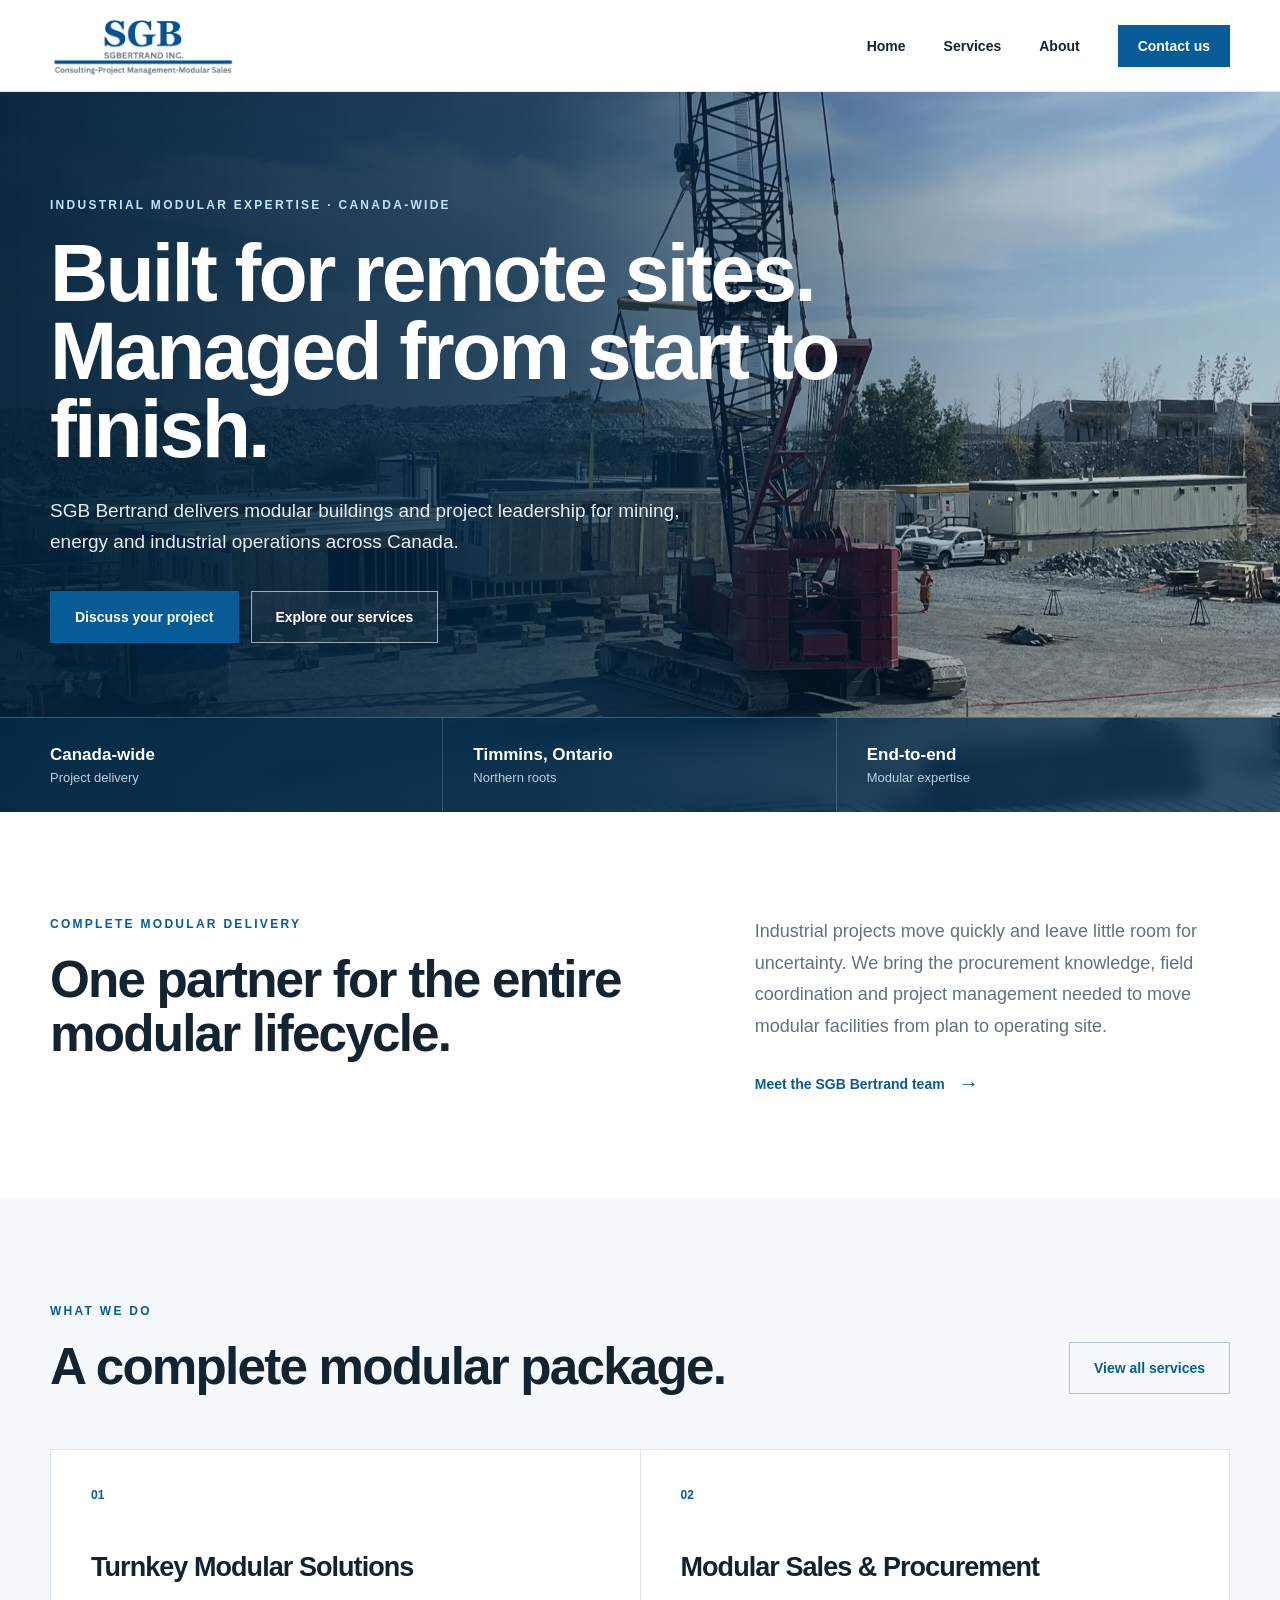
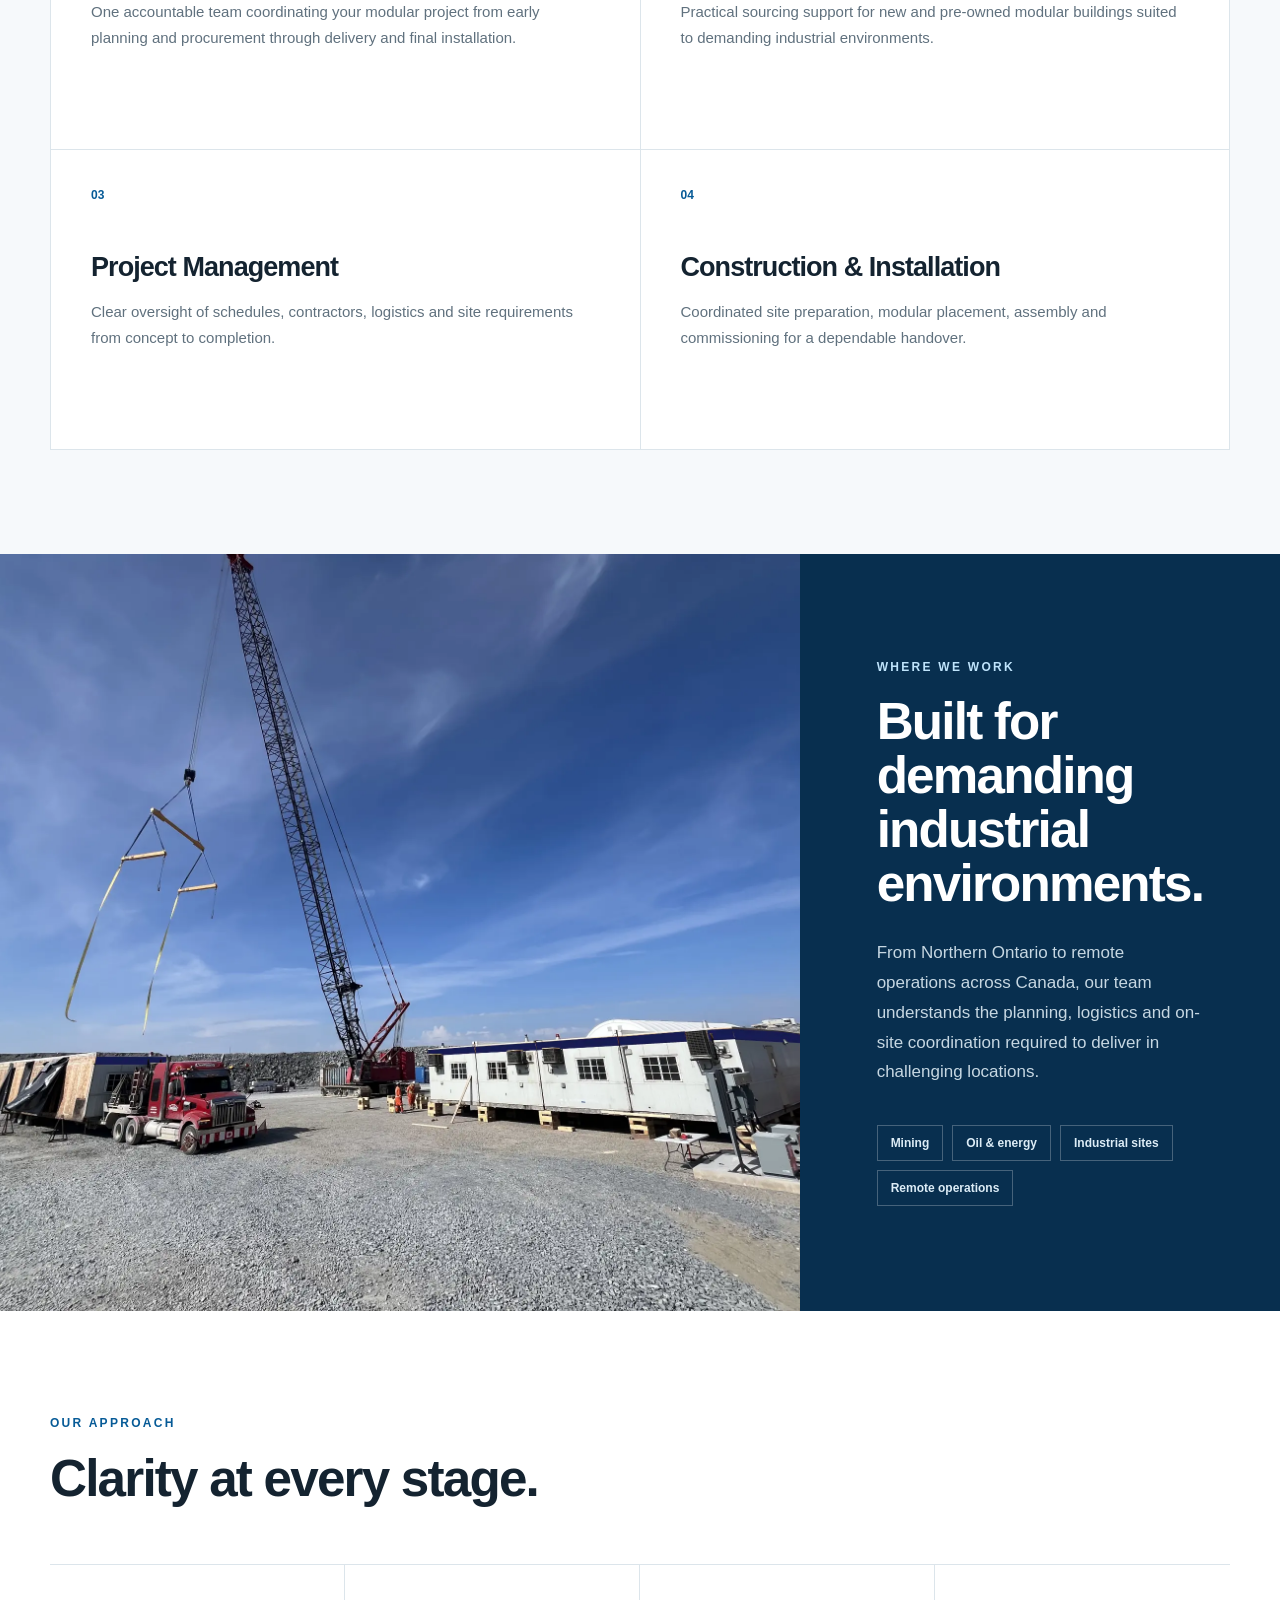
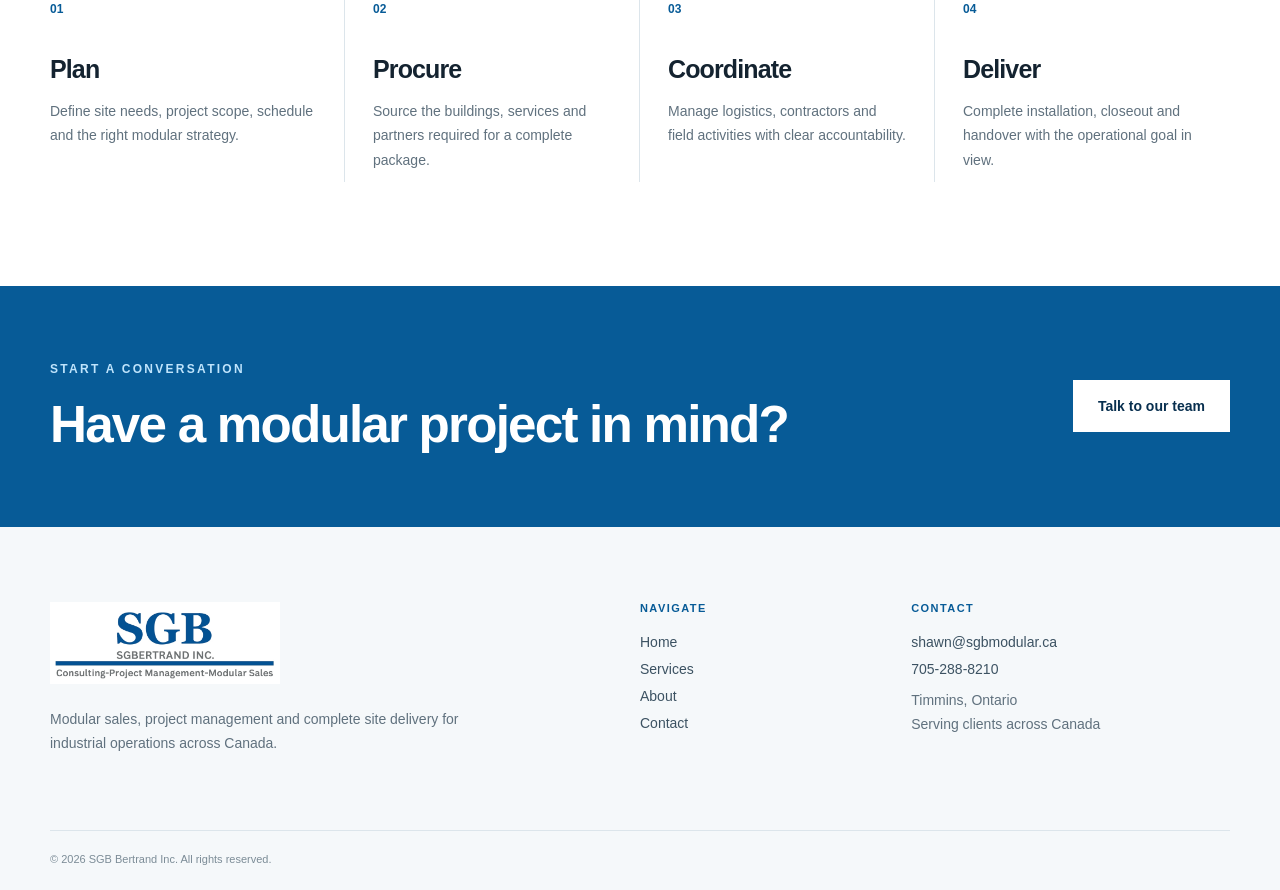
==== index.html @ 7597b95e "Initial SGB Bertrand Website" ====
<!doctype html>
<html lang="en">
<head>
  <meta charset="utf-8">
  <meta name="viewport" content="width=device-width, initial-scale=1">
  <title>SGB Bertrand Inc. | Industrial Modular Solutions</title>
  <meta name="description" content="Modular sales, project management, construction and installation for mining, energy and industrial sites across Canada.">
  <link rel="stylesheet" href="style.css">
</head>
<body>
  <header class="site-header">
    <div class="container header-inner">
      <a class="brand" href="index.html" aria-label="SGB Bertrand home"><img src="images/sgb-logo.jpg" alt="SGB Bertrand Inc."></a>
      <nav class="desktop-nav" aria-label="Main navigation"><a href="index.html">Home</a><a href="services.html">Services</a><a href="about.html">About</a><a class="nav-cta" href="contact.html">Contact us</a></nav>
      <details class="mobile-menu"><summary aria-label="Open navigation"><span></span><span></span><span></span></summary><nav aria-label="Mobile navigation"><a href="index.html">Home</a><a href="services.html">Services</a><a href="about.html">About</a><a href="contact.html">Contact us</a></nav></details>
    </div>
  </header>

  <main>
    <section class="hero" aria-labelledby="hero-heading">
      <img class="hero-media" src="images/modular-complex-lift.webp" alt="" aria-hidden="true">
      <div class="hero-overlay" aria-hidden="true"></div>
      <div class="container hero-content">
        <p class="eyebrow eyebrow-light">Industrial modular expertise · Canada-wide</p>
        <h1 id="hero-heading">Built for remote sites.<br>Managed from start to finish.</h1>
        <p class="hero-lead">SGB Bertrand delivers modular buildings and project leadership for mining, energy and industrial operations across Canada.</p>
        <div class="button-row"><a class="button button-primary" href="contact.html">Discuss your project</a><a class="button button-ghost" href="services.html">Explore our services</a></div>
      </div>
      <div class="hero-proof"><div class="container proof-grid"><div><strong>Canada-wide</strong><span>Project delivery</span></div><div><strong>Timmins, Ontario</strong><span>Northern roots</span></div><div><strong>End-to-end</strong><span>Modular expertise</span></div></div></div>
    </section>

    <section class="section intro-section"><div class="container intro-grid"><div><p class="eyebrow">Complete modular delivery</p><h2>One partner for the entire modular lifecycle.</h2></div><div class="intro-copy"><p>Industrial projects move quickly and leave little room for uncertainty. We bring the procurement knowledge, field coordination and project management needed to move modular facilities from plan to operating site.</p><a class="text-link" href="about.html">Meet the SGB Bertrand team <span>→</span></a></div></div></section>

    <section class="section services-section" aria-labelledby="services-heading"><div class="container"><div class="section-heading-row"><div><p class="eyebrow">What we do</p><h2 id="services-heading">A complete modular package.</h2></div><a class="button button-outline" href="services.html">View all services</a></div><div class="service-grid">
      <article class="service-card"><span class="service-number">01</span><h3>Turnkey Modular Solutions</h3><p>One accountable team coordinating your modular project from early planning and procurement through delivery and final installation.</p></article>
      <article class="service-card"><span class="service-number">02</span><h3>Modular Sales &amp; Procurement</h3><p>Practical sourcing support for new and pre-owned modular buildings suited to demanding industrial environments.</p></article>
      <article class="service-card"><span class="service-number">03</span><h3>Project Management</h3><p>Clear oversight of schedules, contractors, logistics and site requirements from concept to completion.</p></article>
      <article class="service-card"><span class="service-number">04</span><h3>Construction &amp; Installation</h3><p>Coordinated site preparation, modular placement, assembly and commissioning for a dependable handover.</p></article>
    </div></div></section>

    <section class="image-story"><div class="image-story-photo" role="img" aria-label="Crane placing modular buildings at an industrial site"></div><div class="image-story-panel"><p class="eyebrow eyebrow-light">Where we work</p><h2>Built for demanding industrial environments.</h2><p>From Northern Ontario to remote operations across Canada, our team understands the planning, logistics and on-site coordination required to deliver in challenging locations.</p><div class="industry-tags" aria-label="Industries served"><span>Mining</span><span>Oil &amp; energy</span><span>Industrial sites</span><span>Remote operations</span></div></div></section>

    <section class="section process-section"><div class="container"><p class="eyebrow">Our approach</p><h2>Clarity at every stage.</h2><div class="process-grid"><article><span>01</span><h3>Plan</h3><p>Define site needs, project scope, schedule and the right modular strategy.</p></article><article><span>02</span><h3>Procure</h3><p>Source the buildings, services and partners required for a complete package.</p></article><article><span>03</span><h3>Coordinate</h3><p>Manage logistics, contractors and field activities with clear accountability.</p></article><article><span>04</span><h3>Deliver</h3><p>Complete installation, closeout and handover with the operational goal in view.</p></article></div></div></section>

    <section class="cta-band"><div class="container cta-content"><div><p class="eyebrow eyebrow-light">Start a conversation</p><h2>Have a modular project in mind?</h2></div><a class="button button-white" href="contact.html">Talk to our team</a></div></section>
  </main>

  <footer class="site-footer"><div class="container footer-grid"><div class="footer-brand"><img src="images/sgb-logo.jpg" alt="SGB Bertrand Inc."><p>Modular sales, project management and complete site delivery for industrial operations across Canada.</p></div><div><h3>Navigate</h3><a href="index.html">Home</a><a href="services.html">Services</a><a href="about.html">About</a><a href="contact.html">Contact</a></div><div><h3>Contact</h3><a href="mailto:shawn@sgbmodular.ca">shawn@sgbmodular.ca</a><a href="tel:+17052888210">705-288-8210</a><p>Timmins, Ontario<br>Serving clients across Canada</p></div></div><div class="container footer-bottom"><span>© 2026 SGB Bertrand Inc. All rights reserved.</span></div></footer>
</body>
</html>
---- style.css ----
:root {
  --blue: #075b97;
  --blue-dark: #063b66;
  --blue-deep: #082f4f;
  --blue-light: #eaf4fb;
  --ink: #142330;
  --muted: #60717e;
  --line: #dce5eb;
  --off-white: #f6f9fb;
  --white: #ffffff;
  --hero-image: url('images/modular-complex-lift.webp');
  --site-image: url('images/modular-site.webp');
  --unit-image: url('images/modular-unit-lift.webp');
}

* { box-sizing: border-box; }
html { scroll-behavior: smooth; }
body { margin: 0; background: var(--white); color: var(--ink); font-family: Arial, Helvetica, sans-serif; }
a { color: inherit; text-decoration: none; }
img { display: block; max-width: 100%; }
.container { width: min(1180px, calc(100% - 48px)); margin-inline: auto; }
.section { padding: 104px 0; }
.eyebrow { margin: 0 0 20px; color: var(--blue); font-size: 12px; font-weight: 750; letter-spacing: .19em; line-height: 1.4; text-transform: uppercase; }
.eyebrow-light { color: #bfe4fc; }
h1, h2, h3, p { margin-top: 0; }
h1, h2, h3 { letter-spacing: -.035em; }
h2 { margin-bottom: 0; font-size: clamp(36px, 4vw, 58px); font-weight: 620; line-height: 1.05; }
p { line-height: 1.75; }

.site-header { position: relative; z-index: 50; height: 92px; background: rgba(255,255,255,.97); border-bottom: 1px solid rgba(220,229,235,.8); }
.header-inner { height: 100%; display: flex; align-items: center; justify-content: space-between; }
.brand { display: block; width: 220px; }
.brand img { width: 100%; height: 67px; object-fit: contain; object-position: left center; }
.desktop-nav { display: flex; align-items: center; gap: 38px; font-size: 14px; font-weight: 620; }
.desktop-nav > a:not(.nav-cta) { position: relative; padding: 34px 0; }
.desktop-nav > a:not(.nav-cta)::after { position: absolute; right: 0; bottom: 24px; left: 0; height: 2px; background: var(--blue); content: ""; transform: scaleX(0); transform-origin: right; transition: transform .25s ease; }
.desktop-nav > a:hover::after, .desktop-nav > a:focus-visible::after { transform: scaleX(1); transform-origin: left; }
.nav-cta { padding: 13px 20px; color: white; background: var(--blue); transition: background .2s ease; }
.nav-cta:hover { background: var(--blue-dark); }
.mobile-menu { display: none; position: relative; }
.mobile-menu summary { width: 42px; height: 42px; display: grid; align-content: center; gap: 5px; padding: 9px; cursor: pointer; list-style: none; }
.mobile-menu summary::-webkit-details-marker { display: none; }
.mobile-menu summary span { display: block; height: 2px; background: var(--ink); }
.mobile-menu nav { position: absolute; top: 54px; right: 0; width: 220px; padding: 10px; background: white; border: 1px solid var(--line); box-shadow: 0 18px 50px rgba(8,47,79,.14); }
.mobile-menu nav a { display: block; padding: 13px 12px; font-weight: 620; }

.hero { position: relative; min-height: 720px; display: flex; align-items: center; overflow: hidden; color: white; background: var(--blue-deep); }
.hero-media { position: absolute; inset: 0; width: 100%; height: 100%; object-fit: cover; object-position: center 56%; transform: scale(1.015); animation: hero-settle 1.4s ease-out both; }
.hero-overlay { position: absolute; inset: 0; background: linear-gradient(90deg, rgba(3,32,55,.94) 0%, rgba(3,38,65,.78) 42%, rgba(4,41,68,.25) 78%, rgba(4,41,68,.18) 100%); }
.hero-content { position: relative; z-index: 2; padding: 86px 0 150px; }
.hero h1 { max-width: 900px; margin-bottom: 28px; font-size: clamp(52px, 6.3vw, 88px); font-weight: 600; line-height: .97; }
.hero-lead { max-width: 680px; margin-bottom: 34px; color: #e2edf5; font-size: 19px; line-height: 1.6; }
.button-row { display: flex; flex-wrap: wrap; gap: 12px; }
.button { min-height: 52px; display: inline-flex; align-items: center; justify-content: center; padding: 14px 24px; border: 1px solid transparent; font-size: 14px; font-weight: 720; transition: transform .2s ease, background .2s ease, color .2s ease, border-color .2s ease; }
.button:hover { transform: translateY(-2px); }
.button-primary { color: white; background: var(--blue); }
.button-primary:hover { background: #0870b7; }
.button-ghost { color: white; border-color: rgba(255,255,255,.6); background: rgba(255,255,255,.05); }
.button-ghost:hover { background: white; color: var(--blue-deep); }
.button-outline { color: var(--blue); border-color: #aac4d6; }
.button-outline:hover { color: white; border-color: var(--blue); background: var(--blue); }
.button-white { color: var(--blue-deep); background: white; }
.hero-proof { position: absolute; z-index: 3; right: 0; bottom: 0; left: 0; border-top: 1px solid rgba(255,255,255,.22); background: rgba(5,45,75,.76); backdrop-filter: blur(9px); }
.proof-grid { display: grid; grid-template-columns: repeat(3, 1fr); }
.proof-grid div { padding: 27px 30px; border-right: 1px solid rgba(255,255,255,.18); }
.proof-grid div:first-child { padding-left: 0; }
.proof-grid div:last-child { border-right: 0; }
.proof-grid strong, .proof-grid span { display: block; }
.proof-grid strong { font-size: 17px; }
.proof-grid span { margin-top: 5px; color: #bad1e0; font-size: 13px; }

.intro-section { background: white; }
.intro-grid { display: grid; grid-template-columns: 1.12fr .88fr; gap: 100px; align-items: start; }
.intro-copy p { margin-bottom: 30px; color: var(--muted); font-size: 18px; }
.text-link { display: inline-flex; gap: 14px; align-items: center; color: var(--blue); font-size: 14px; font-weight: 750; }
.text-link span { font-size: 20px; transition: transform .2s ease; }
.text-link:hover span { transform: translateX(5px); }

.services-section { background: var(--off-white); }
.section-heading-row { display: flex; align-items: end; justify-content: space-between; gap: 32px; margin-bottom: 55px; }
.service-grid { display: grid; grid-template-columns: repeat(2, 1fr); border-top: 1px solid var(--line); border-left: 1px solid var(--line); }
.service-card { min-height: 300px; padding: 38px 40px; background: white; border-right: 1px solid var(--line); border-bottom: 1px solid var(--line); transition: transform .25s ease, box-shadow .25s ease; }
.service-card:hover { z-index: 2; transform: translateY(-5px); box-shadow: 0 18px 48px rgba(8,47,79,.1); }
.service-number { display: block; margin-bottom: 50px; color: var(--blue); font-size: 12px; font-weight: 750; }
.service-card h3 { margin-bottom: 16px; font-size: 27px; font-weight: 620; }
.service-card p { margin-bottom: 0; color: var(--muted); font-size: 15px; }

.image-story { min-height: 690px; display: grid; grid-template-columns: 1.25fr .75fr; }
.image-story-photo { background: var(--site-image) center / cover no-repeat; }
.image-story-panel { padding: 105px clamp(40px, 6vw, 96px); color: white; background: var(--blue-deep); }
.image-story-panel h2 { margin-bottom: 28px; }
.image-story-panel > p:not(.eyebrow) { color: #c6d7e2; font-size: 17px; }
.industry-tags { display: flex; flex-wrap: wrap; gap: 9px; margin-top: 38px; }
.industry-tags span { padding: 10px 13px; border: 1px solid rgba(255,255,255,.25); color: #dcecf6; font-size: 12px; font-weight: 620; }

.process-section { background: white; }
.process-section > .container > h2 { margin-bottom: 58px; }
.process-grid { display: grid; grid-template-columns: repeat(4, 1fr); border-top: 1px solid var(--line); }
.process-grid article { padding: 34px 28px 10px 0; border-right: 1px solid var(--line); }
.process-grid article:not(:first-child) { padding-left: 28px; }
.process-grid article:last-child { border-right: 0; }
.process-grid span { color: var(--blue); font-size: 12px; font-weight: 750; }
.process-grid h3 { margin: 38px 0 15px; font-size: 25px; }
.process-grid p { margin-bottom: 0; color: var(--muted); font-size: 14px; }
.cta-band { padding: 75px 0; color: white; background: var(--blue); }
.cta-content { display: flex; align-items: center; justify-content: space-between; gap: 32px; }
.cta-content h2 { font-size: clamp(34px, 4vw, 52px); }

.page-hero { position: relative; min-height: 500px; display: flex; align-items: end; color: white; background-position: center; background-size: cover; }
.services-hero { background-image: var(--unit-image); background-position: center 46%; }
.about-hero { background-image: var(--hero-image); background-position: center 56%; }
.page-hero-overlay { position: absolute; inset: 0; background: linear-gradient(90deg, rgba(4,38,64,.94), rgba(4,38,64,.55) 62%, rgba(4,38,64,.25)); }
.page-hero-content { position: relative; z-index: 1; padding-bottom: 75px; }
.page-hero h1 { max-width: 850px; margin-bottom: 20px; font-size: clamp(48px, 6vw, 78px); font-weight: 600; line-height: 1; }
.page-hero-content > p:last-child { max-width: 680px; margin-bottom: 0; color: #dfebf3; font-size: 18px; }

.service-detail-section { padding-top: 65px; }
.service-detail { display: grid; grid-template-columns: .85fr 1.2fr .8fr; gap: 70px; padding: 58px 0; border-bottom: 1px solid var(--line); }
.service-detail:first-child { border-top: 1px solid var(--line); }
.service-detail-title span { display: block; margin-bottom: 28px; color: var(--blue); font-size: 12px; font-weight: 750; }
.service-detail-title h2 { font-size: 36px; }
.service-detail-copy h3 { margin-bottom: 18px; font-size: 22px; line-height: 1.25; }
.service-detail-copy p { margin-bottom: 0; color: var(--muted); }
.service-detail ul { margin: 0; padding: 0; list-style: none; }
.service-detail li { position: relative; padding: 13px 0 13px 23px; border-bottom: 1px solid var(--line); color: #344b5c; font-size: 14px; }
.service-detail li::before { position: absolute; left: 0; color: var(--blue); content: "—"; }
.package-section { padding: 0 0 110px; }
.package-grid { min-height: 560px; display: grid; grid-template-columns: 1.1fr .9fr; }
.package-photo { background: var(--site-image) center / cover no-repeat; }
.package-copy { padding: 80px; color: white; background: var(--blue-deep); }
.package-copy h2 { margin-bottom: 26px; font-size: 45px; }
.package-copy p:not(.eyebrow) { margin-bottom: 34px; color: #c5d7e3; }

.story-grid { display: grid; grid-template-columns: .9fr 1.1fr; gap: 110px; }
.story-grid > div:last-child p { color: var(--muted); font-size: 17px; }
.values-section { padding: 76px 0; background: var(--blue-deep); color: white; }
.values-grid { display: grid; grid-template-columns: repeat(3, 1fr); }
.values-grid article { padding: 15px 50px; border-right: 1px solid rgba(255,255,255,.17); }
.values-grid article:first-child { padding-left: 0; }
.values-grid article:last-child { border-right: 0; }
.values-grid span { color: #82c8f4; font-size: 12px; font-weight: 750; }
.values-grid h3 { margin: 30px 0 13px; font-size: 25px; }
.values-grid p { margin: 0; color: #bcd0dc; font-size: 14px; }
.team-section { background: var(--off-white); }
.team-heading { display: flex; align-items: end; justify-content: space-between; gap: 50px; margin-bottom: 48px; }
.team-heading > p { max-width: 320px; margin: 0; color: var(--muted); }
.team-grid { display: grid; grid-template-columns: repeat(4, 1fr); gap: 18px; }
.team-card { overflow: hidden; background: white; border: 1px solid var(--line); }
.team-card > img, .team-placeholder { width: 100%; aspect-ratio: 4 / 4.75; }
.team-card > img { object-fit: cover; object-position: center top; filter: saturate(.88); }
.team-placeholder { display: flex; flex-direction: column; align-items: center; justify-content: center; gap: 12px; color: white; background: linear-gradient(145deg, #0d6ca8, #073c65); }
.team-placeholder span { font-size: 52px; font-weight: 300; letter-spacing: -.05em; }
.team-placeholder small { color: #bad8ea; font-size: 10px; font-weight: 700; letter-spacing: .15em; text-transform: uppercase; }
.team-info { padding: 25px 23px 28px; }
.team-role { margin-bottom: 10px; color: var(--blue); font-size: 11px; font-weight: 750; letter-spacing: .1em; text-transform: uppercase; }
.team-info h3 { margin-bottom: 18px; font-size: 21px; }
.team-info a { display: block; margin-top: 7px; color: var(--muted); font-size: 12px; overflow-wrap: anywhere; }
.team-info a:hover { color: var(--blue); }

.contact-hero { padding: 105px 0; color: white; background: var(--blue-deep); }
.contact-hero-grid { display: grid; grid-template-columns: 1.3fr .7fr; gap: 100px; align-items: center; }
.contact-hero h1 { margin-bottom: 25px; font-size: clamp(48px, 6vw, 78px); font-weight: 600; line-height: 1; }
.contact-hero-grid > div:first-child > p:last-child { max-width: 650px; margin-bottom: 0; color: #c5d7e3; font-size: 18px; }
.contact-primary { padding: 38px; border: 1px solid rgba(255,255,255,.22); background: rgba(255,255,255,.05); }
.contact-primary > span { color: #98cbe9; font-size: 11px; font-weight: 750; letter-spacing: .14em; text-transform: uppercase; }
.contact-primary h2 { margin: 26px 0 4px; font-size: 31px; }
.contact-primary p { margin-bottom: 25px; color: #afc8d8; font-size: 13px; }
.contact-primary a { display: block; margin-top: 10px; font-size: 15px; font-weight: 620; }
.contact-layout { display: grid; grid-template-columns: .85fr 1.15fr; gap: 100px; }
.contact-location h2 { margin-bottom: 25px; font-size: 47px; }
.contact-location > p:not(.eyebrow) { color: var(--muted); }
.location-card { margin-top: 36px; padding: 24px; border-left: 3px solid var(--blue); background: var(--off-white); }
.location-card strong, .location-card span { display: block; }
.location-card span { margin-top: 5px; color: var(--muted); font-size: 13px; }
.contact-list { border-top: 1px solid var(--line); }
.contact-list article { display: grid; grid-template-columns: 1fr 1.15fr; gap: 28px; padding: 27px 0; border-bottom: 1px solid var(--line); }
.contact-list p { margin-bottom: 5px; color: var(--blue); font-size: 10px; font-weight: 750; letter-spacing: .12em; text-transform: uppercase; }
.contact-list h3 { margin: 0; font-size: 21px; }
.contact-list a { display: block; margin: 2px 0 9px; color: var(--muted); font-size: 14px; }
.contact-list a:hover { color: var(--blue); }
.contact-photo { min-height: 510px; display: flex; align-items: center; color: white; background-image: linear-gradient(90deg, rgba(4,38,64,.93), rgba(4,38,64,.35)), var(--unit-image); background-position: center 45%; background-size: cover; background-repeat: no-repeat; }
.contact-photo .container > div { max-width: 580px; padding: 70px 0; }
.contact-photo h2 { margin-bottom: 20px; }
.contact-photo p:last-child { color: #d5e4ed; font-size: 17px; }

.site-footer { padding: 75px 0 25px; background: #f5f8fa; }
.footer-grid { display: grid; grid-template-columns: 1.6fr .6fr 1fr; gap: 80px; }
.footer-brand img { width: 230px; margin-bottom: 23px; }
.footer-brand p { max-width: 430px; color: var(--muted); font-size: 14px; }
.site-footer h3 { margin-bottom: 20px; color: var(--blue); font-size: 11px; font-weight: 750; letter-spacing: .13em; text-transform: uppercase; }
.site-footer a { display: block; margin-bottom: 11px; color: #3c5262; font-size: 14px; }
.site-footer a:hover { color: var(--blue); }
.site-footer p { color: var(--muted); font-size: 14px; }
.footer-bottom { margin-top: 60px; padding-top: 22px; border-top: 1px solid var(--line); color: #7c8c97; font-size: 11px; }

@keyframes hero-settle { from { transform: scale(1.08); opacity: .65; } to { transform: scale(1.015); opacity: 1; } }
@media (prefers-reduced-motion: reduce) { html { scroll-behavior: auto; } *, *::before, *::after { animation-duration: .01ms !important; animation-iteration-count: 1 !important; transition-duration: .01ms !important; } }

@media (max-width: 1000px) {
  .section { padding: 82px 0; }
  .desktop-nav { display: none; }
  .mobile-menu { display: block; }
  .hero { min-height: 690px; }
  .hero-overlay { background: linear-gradient(90deg, rgba(3,32,55,.94), rgba(3,38,65,.58)); }
  .intro-grid, .story-grid, .contact-layout { gap: 55px; }
  .image-story { grid-template-columns: 1fr 1fr; }
  .image-story-panel { padding: 80px 45px; }
  .service-detail { grid-template-columns: .75fr 1.25fr; gap: 45px; }
  .service-detail ul { grid-column: 2; }
  .team-grid { grid-template-columns: repeat(2, 1fr); }
  .contact-hero-grid { gap: 50px; }
}

@media (max-width: 720px) {
  .container { width: min(100% - 30px, 1180px); }
  .site-header { height: 78px; }
  .brand { width: 180px; }
  .brand img { height: 57px; }
  .section { padding: 68px 0; }
  .hero { min-height: 710px; align-items: start; }
  .hero-media { background-position: 58% center; }
  .hero-overlay { background: linear-gradient(90deg, rgba(3,32,55,.95), rgba(3,38,65,.64)); }
  .hero-content { padding: 78px 0 180px; }
  .hero h1 { font-size: 48px; }
  .hero-lead { font-size: 16px; }
  .proof-grid { grid-template-columns: 1fr; padding: 16px 0; }
  .proof-grid div { display: flex; justify-content: space-between; padding: 8px 0; border-right: 0; }
  .proof-grid div:first-child { padding-left: 0; }
  .proof-grid span { margin-top: 0; }
  .intro-grid, .story-grid, .contact-layout, .contact-hero-grid { grid-template-columns: 1fr; gap: 38px; }
  .intro-copy p { font-size: 16px; }
  .section-heading-row, .team-heading, .cta-content { align-items: start; flex-direction: column; }
  .service-grid { grid-template-columns: 1fr; }
  .service-card { min-height: auto; padding: 30px; }
  .service-number { margin-bottom: 32px; }
  .image-story { min-height: auto; grid-template-columns: 1fr; }
  .image-story-photo { min-height: 380px; }
  .image-story-panel { padding: 68px 30px; }
  .process-grid { grid-template-columns: 1fr 1fr; }
  .process-grid article:nth-child(2) { border-right: 0; }
  .process-grid article:nth-child(3) { padding-left: 0; }
  .process-grid article { padding-bottom: 28px; }
  .page-hero { min-height: 470px; }
  .page-hero h1 { font-size: 47px; }
  .page-hero-content { padding-bottom: 55px; }
  .service-detail { grid-template-columns: 1fr; gap: 25px; padding: 45px 0; }
  .service-detail ul { grid-column: 1; }
  .service-detail-title span { margin-bottom: 14px; }
  .package-grid { grid-template-columns: 1fr; }
  .package-photo { min-height: 350px; }
  .package-copy { padding: 48px 30px; }
  .values-grid { grid-template-columns: 1fr; }
  .values-grid article, .values-grid article:first-child { padding: 30px 0; border-right: 0; border-bottom: 1px solid rgba(255,255,255,.17); }
  .values-grid article:last-child { border-bottom: 0; }
  .team-grid { grid-template-columns: 1fr; }
  .team-card > img, .team-placeholder { aspect-ratio: 4 / 4.25; }
  .contact-hero { padding: 75px 0; }
  .contact-hero h1 { font-size: 47px; }
  .contact-primary { padding: 27px; }
  .contact-list article { grid-template-columns: 1fr; gap: 15px; }
  .footer-grid { grid-template-columns: 1fr 1fr; gap: 45px 30px; }
  .footer-brand { grid-column: 1 / -1; }
}

@media (max-width: 430px) {
  .hero h1, .page-hero h1, .contact-hero h1 { font-size: 40px; }
  h2 { font-size: 34px; }
  .button-row .button { width: 100%; }
  .process-grid { grid-template-columns: 1fr; }
  .process-grid article, .process-grid article:not(:first-child) { padding-left: 0; border-right: 0; border-bottom: 1px solid var(--line); }
  .process-grid article:last-child { border-bottom: 0; }
  .footer-grid { grid-template-columns: 1fr; }
}
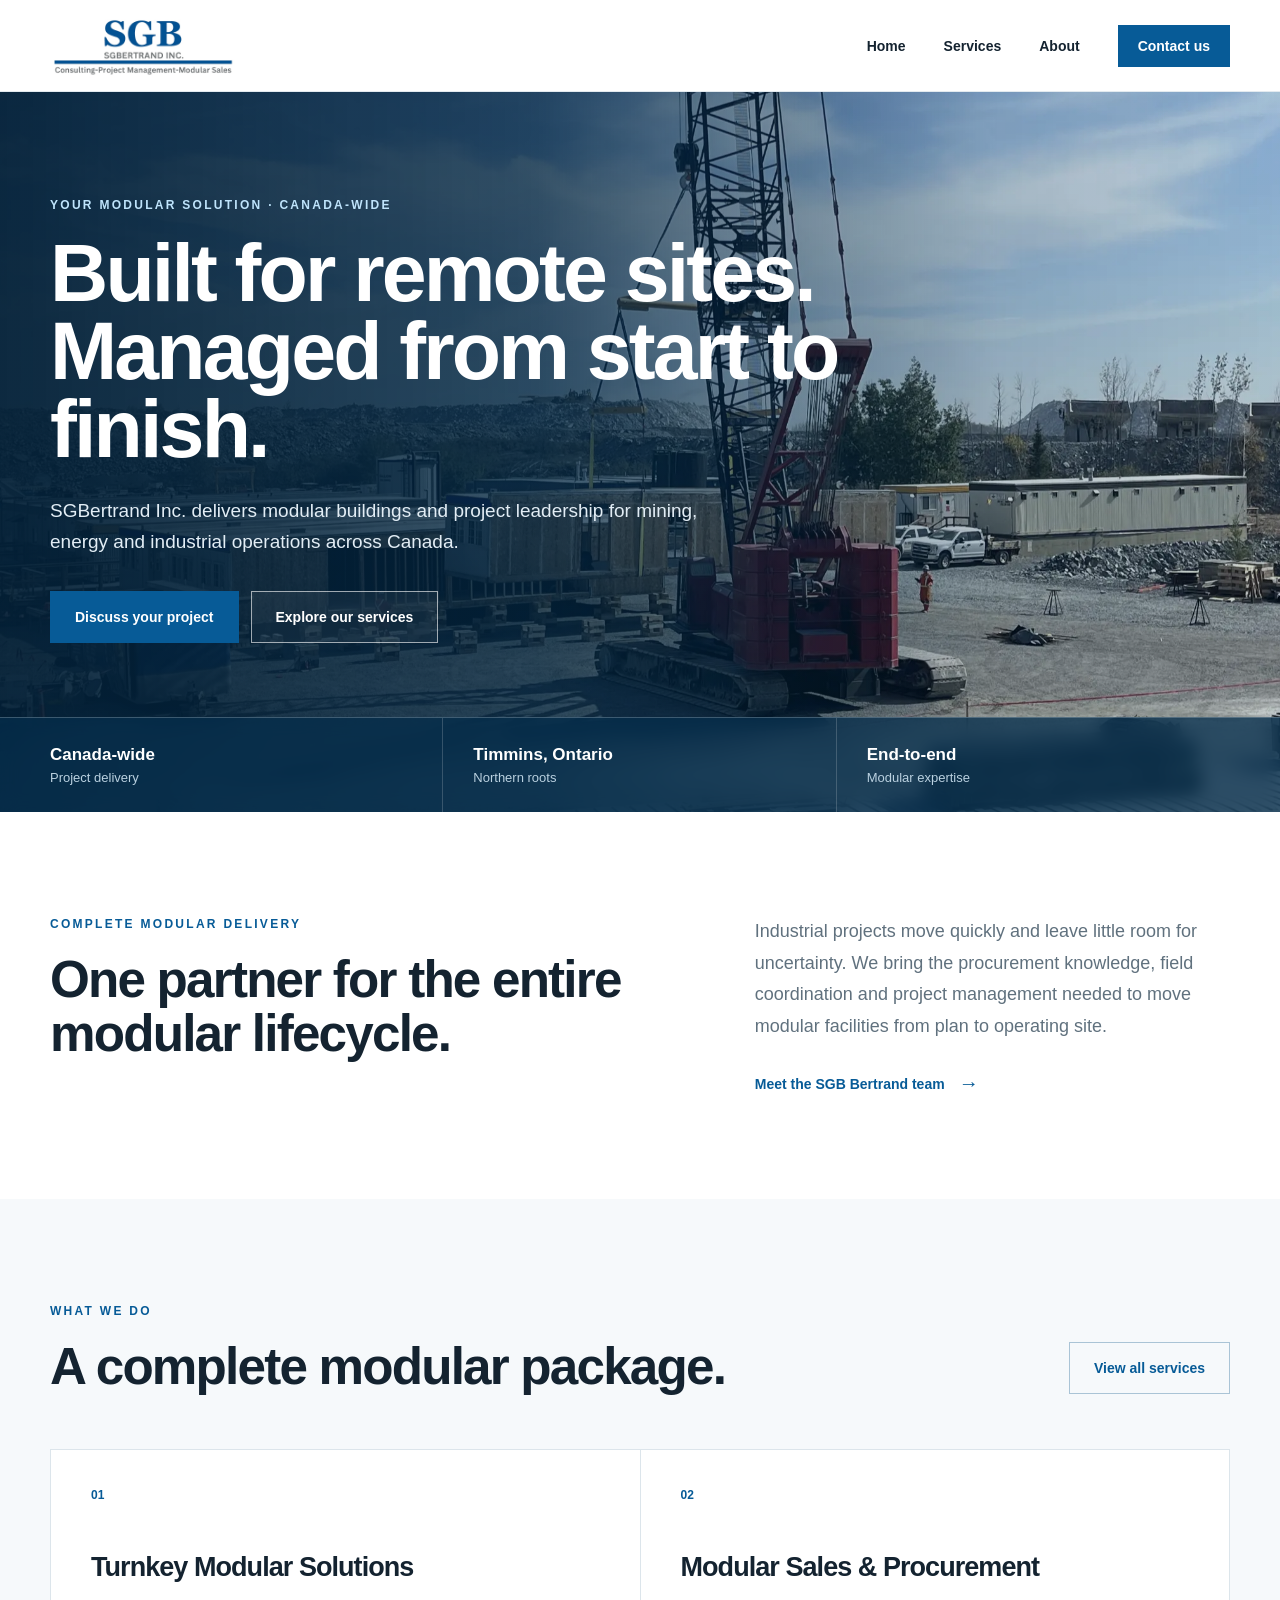
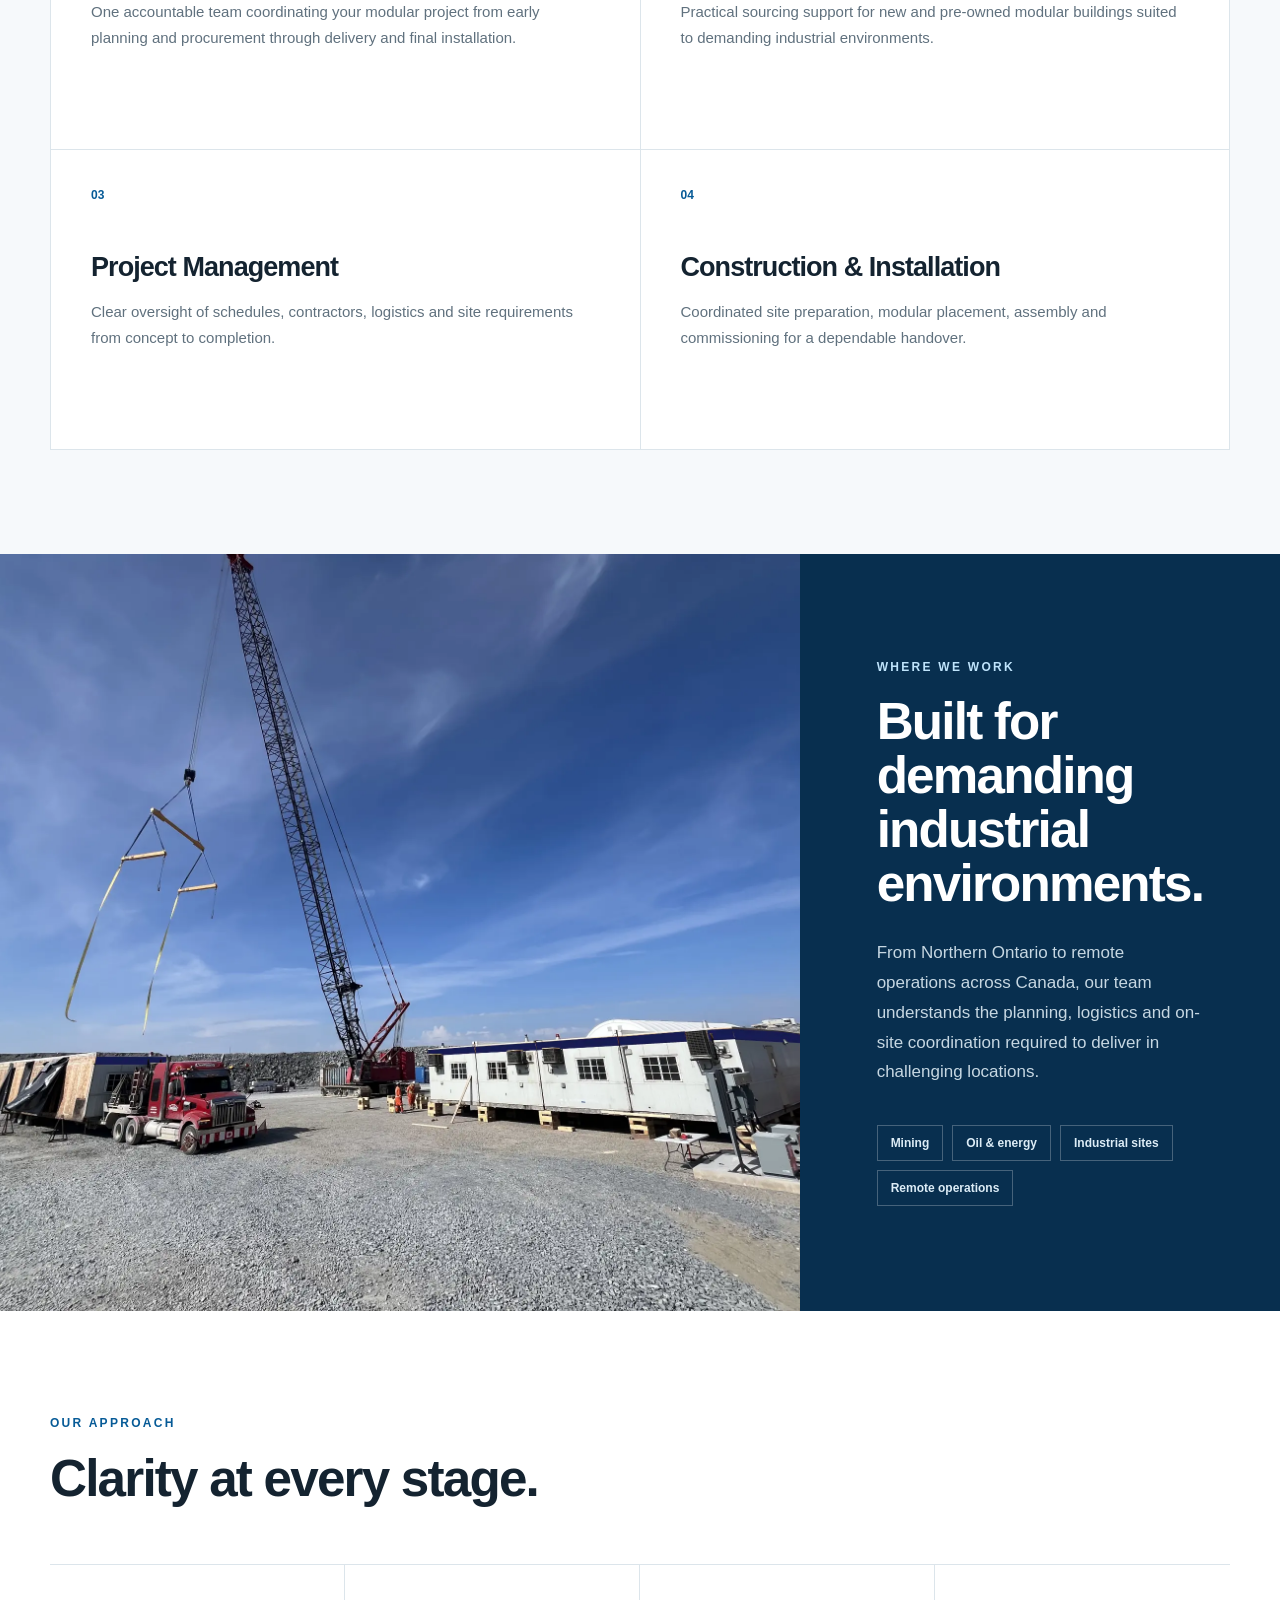
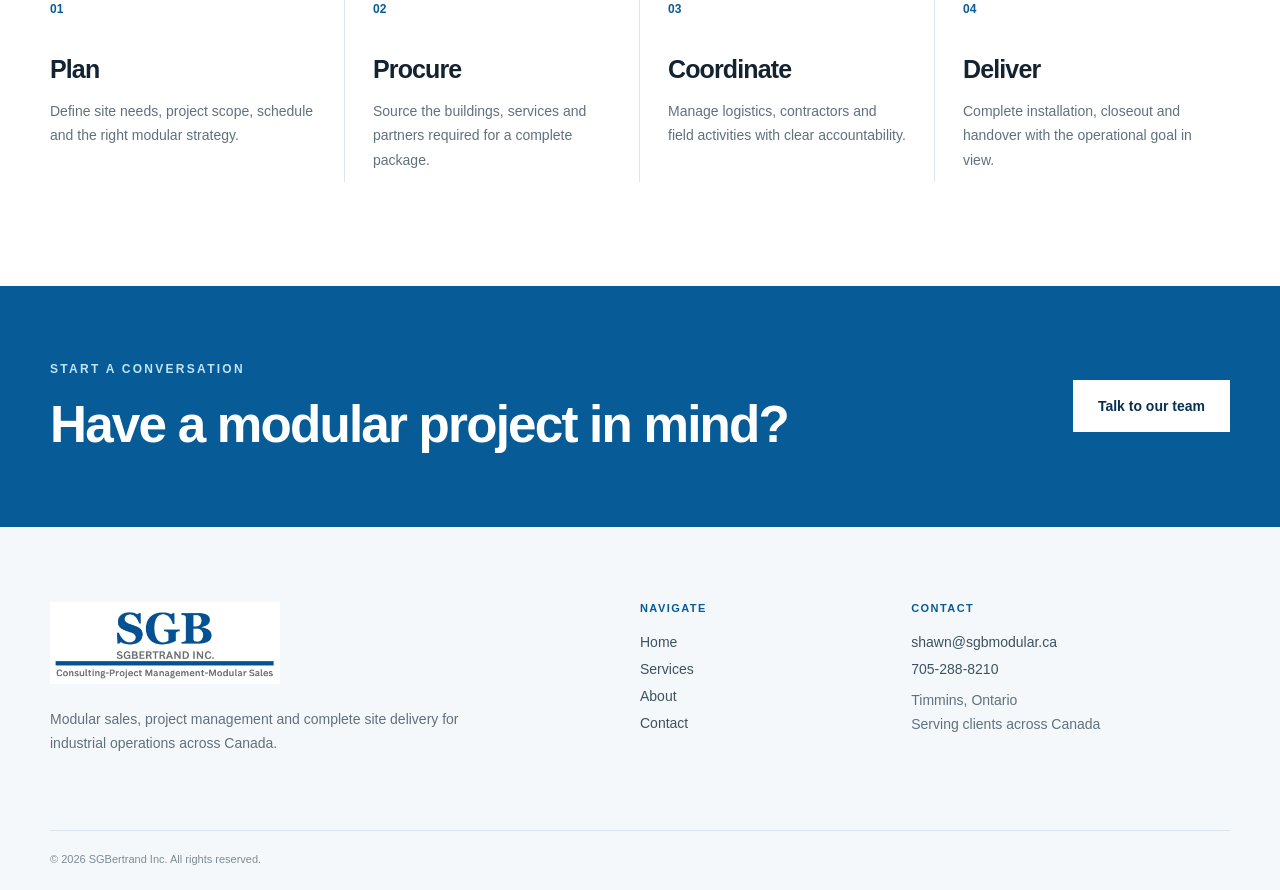
==== commit f75269e1: "Update index.html V2" ====
--- a/index.html
+++ b/index.html
@@ -3,14 +3,14 @@
 <head>
   <meta charset="utf-8">
   <meta name="viewport" content="width=device-width, initial-scale=1">
-  <title>SGB Bertrand Inc. | Industrial Modular Solutions</title>
+  <title>SGBertrand Inc. | Your Modular Solutions</title>
   <meta name="description" content="Modular sales, project management, construction and installation for mining, energy and industrial sites across Canada.">
   <link rel="stylesheet" href="style.css">
 </head>
 <body>
   <header class="site-header">
     <div class="container header-inner">
-      <a class="brand" href="index.html" aria-label="SGB Bertrand home"><img src="images/sgb-logo.jpg" alt="SGB Bertrand Inc."></a>
+      <a class="brand" href="index.html" aria-label="SGBertrand Inc. home"><img src="images/sgb-logo.jpg" alt="SGBertrand Inc."></a>
       <nav class="desktop-nav" aria-label="Main navigation"><a href="index.html">Home</a><a href="services.html">Services</a><a href="about.html">About</a><a class="nav-cta" href="contact.html">Contact us</a></nav>
       <details class="mobile-menu"><summary aria-label="Open navigation"><span></span><span></span><span></span></summary><nav aria-label="Mobile navigation"><a href="index.html">Home</a><a href="services.html">Services</a><a href="about.html">About</a><a href="contact.html">Contact us</a></nav></details>
     </div>
@@ -21,9 +21,9 @@
       <img class="hero-media" src="images/modular-complex-lift.webp" alt="" aria-hidden="true">
       <div class="hero-overlay" aria-hidden="true"></div>
       <div class="container hero-content">
-        <p class="eyebrow eyebrow-light">Industrial modular expertise · Canada-wide</p>
+        <p class="eyebrow eyebrow-light">Your modular Solution · Canada-wide</p>
         <h1 id="hero-heading">Built for remote sites.<br>Managed from start to finish.</h1>
-        <p class="hero-lead">SGB Bertrand delivers modular buildings and project leadership for mining, energy and industrial operations across Canada.</p>
+        <p class="hero-lead">SGBertrand Inc. delivers modular buildings and project leadership for mining, energy and industrial operations across Canada.</p>
         <div class="button-row"><a class="button button-primary" href="contact.html">Discuss your project</a><a class="button button-ghost" href="services.html">Explore our services</a></div>
       </div>
       <div class="hero-proof"><div class="container proof-grid"><div><strong>Canada-wide</strong><span>Project delivery</span></div><div><strong>Timmins, Ontario</strong><span>Northern roots</span></div><div><strong>End-to-end</strong><span>Modular expertise</span></div></div></div>
@@ -45,6 +45,6 @@
     <section class="cta-band"><div class="container cta-content"><div><p class="eyebrow eyebrow-light">Start a conversation</p><h2>Have a modular project in mind?</h2></div><a class="button button-white" href="contact.html">Talk to our team</a></div></section>
   </main>
 
-  <footer class="site-footer"><div class="container footer-grid"><div class="footer-brand"><img src="images/sgb-logo.jpg" alt="SGB Bertrand Inc."><p>Modular sales, project management and complete site delivery for industrial operations across Canada.</p></div><div><h3>Navigate</h3><a href="index.html">Home</a><a href="services.html">Services</a><a href="about.html">About</a><a href="contact.html">Contact</a></div><div><h3>Contact</h3><a href="mailto:shawn@sgbmodular.ca">shawn@sgbmodular.ca</a><a href="tel:+17052888210">705-288-8210</a><p>Timmins, Ontario<br>Serving clients across Canada</p></div></div><div class="container footer-bottom"><span>© 2026 SGB Bertrand Inc. All rights reserved.</span></div></footer>
+  <footer class="site-footer"><div class="container footer-grid"><div class="footer-brand"><img src="images/sgb-logo.jpg" alt="SGB Bertrand Inc."><p>Modular sales, project management and complete site delivery for industrial operations across Canada.</p></div><div><h3>Navigate</h3><a href="index.html">Home</a><a href="services.html">Services</a><a href="about.html">About</a><a href="contact.html">Contact</a></div><div><h3>Contact</h3><a href="mailto:shawn@sgbmodular.ca">shawn@sgbmodular.ca</a><a href="tel:+17052888210">705-288-8210</a><p>Timmins, Ontario<br>Serving clients across Canada</p></div></div><div class="container footer-bottom"><span>© 2026 SGBertrand Inc. All rights reserved.</span></div></footer>
 </body>
 </html>
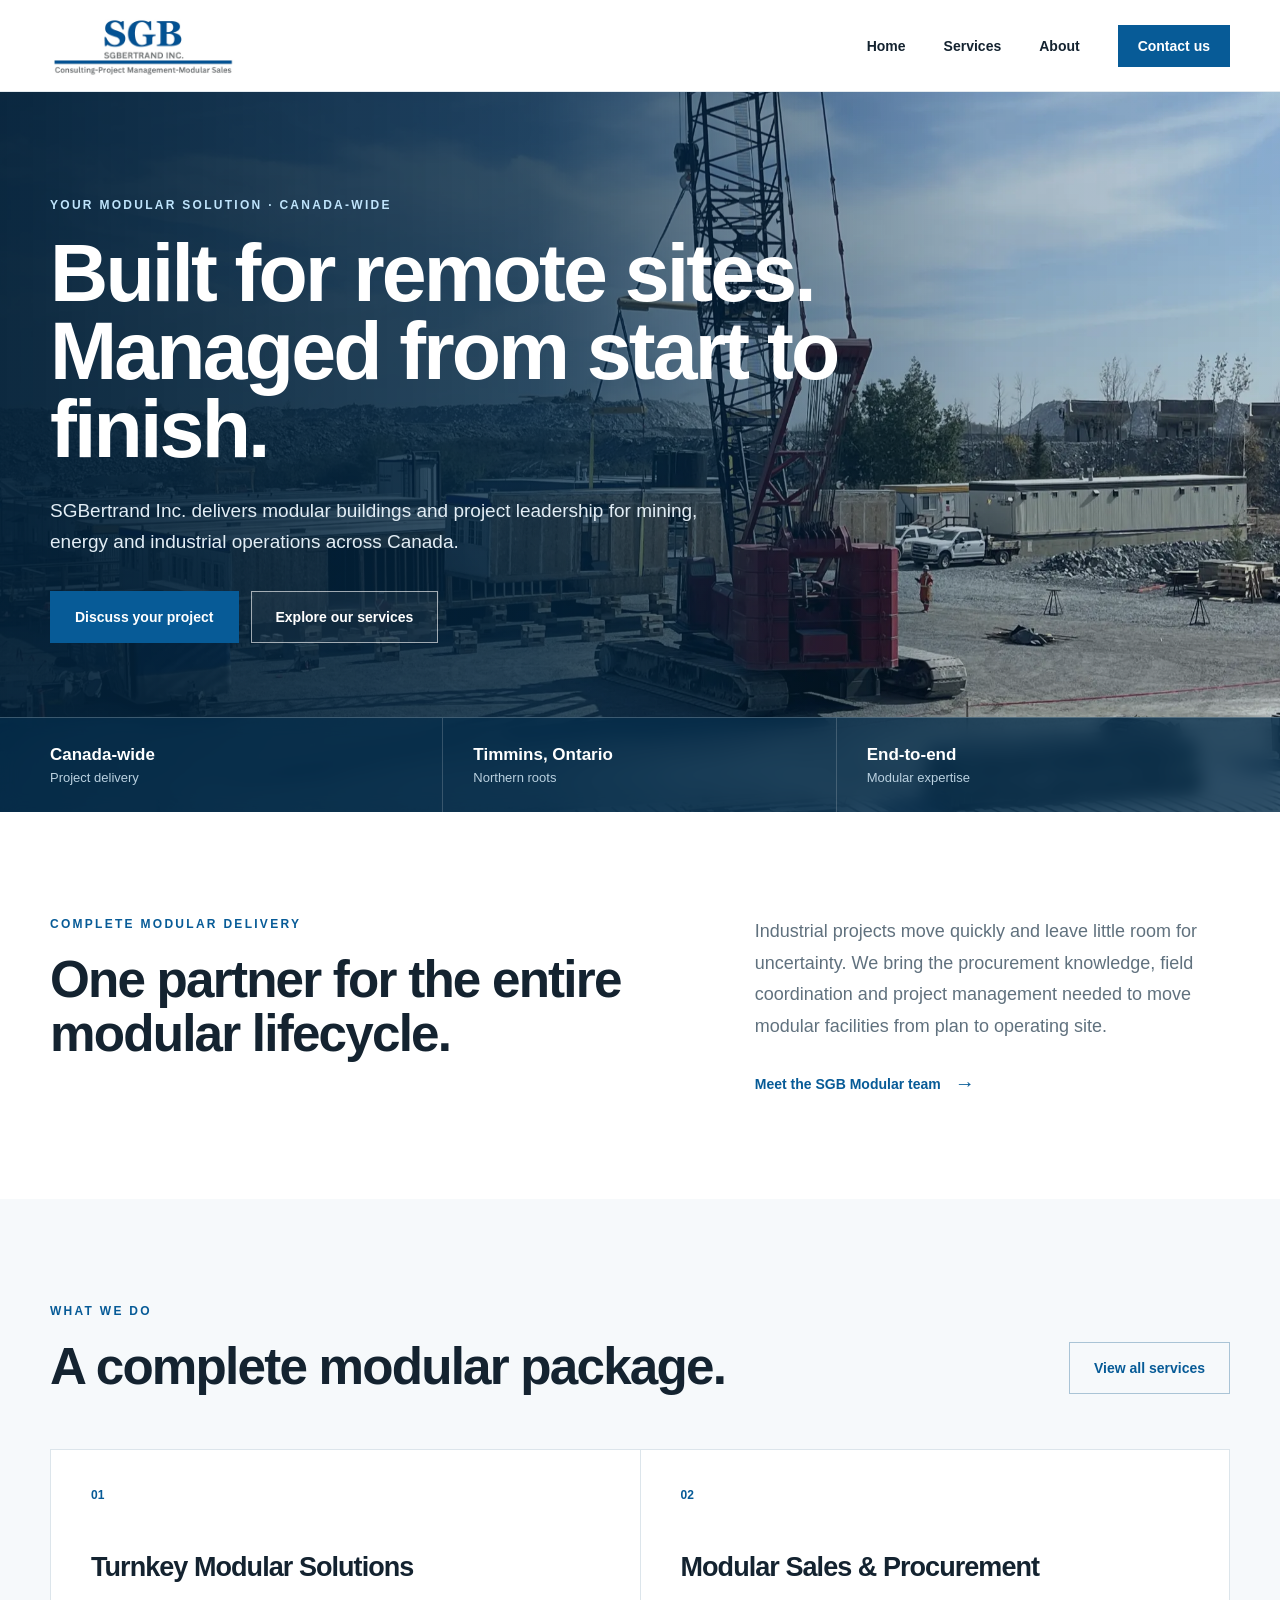
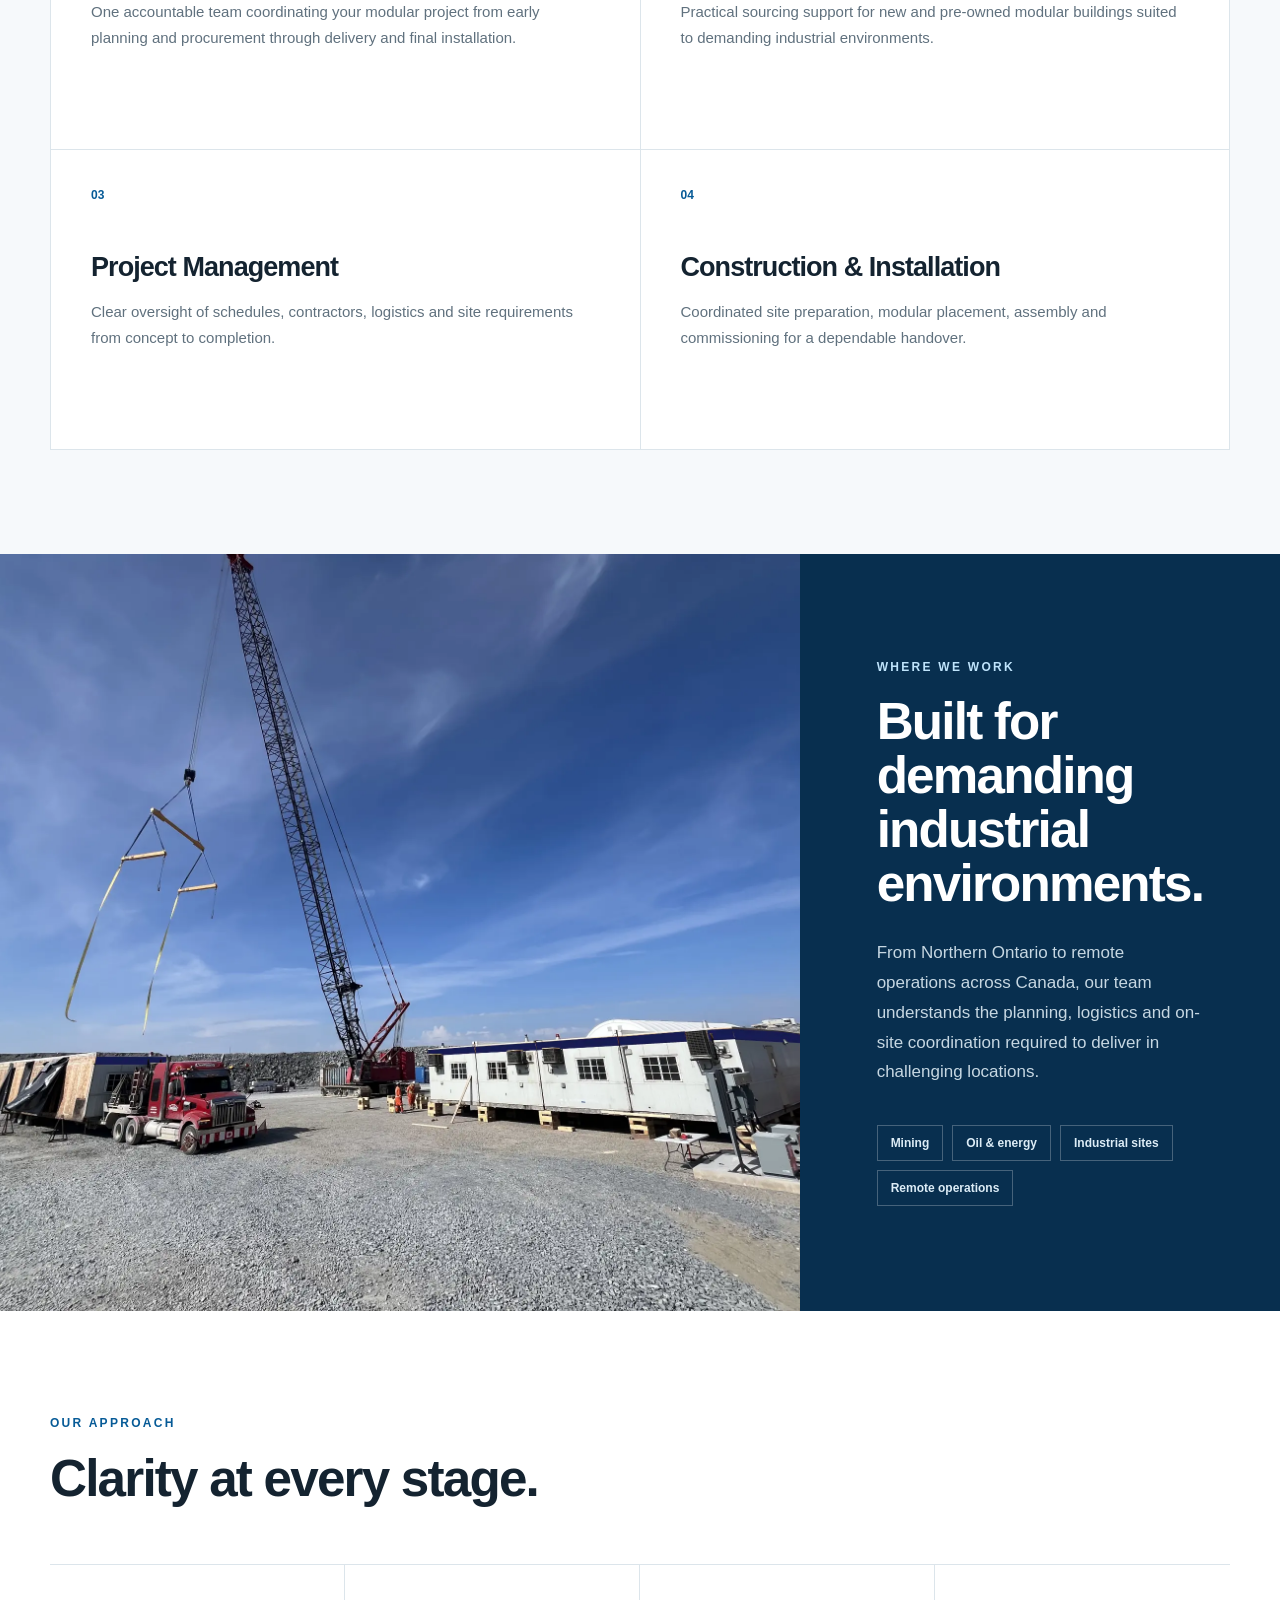
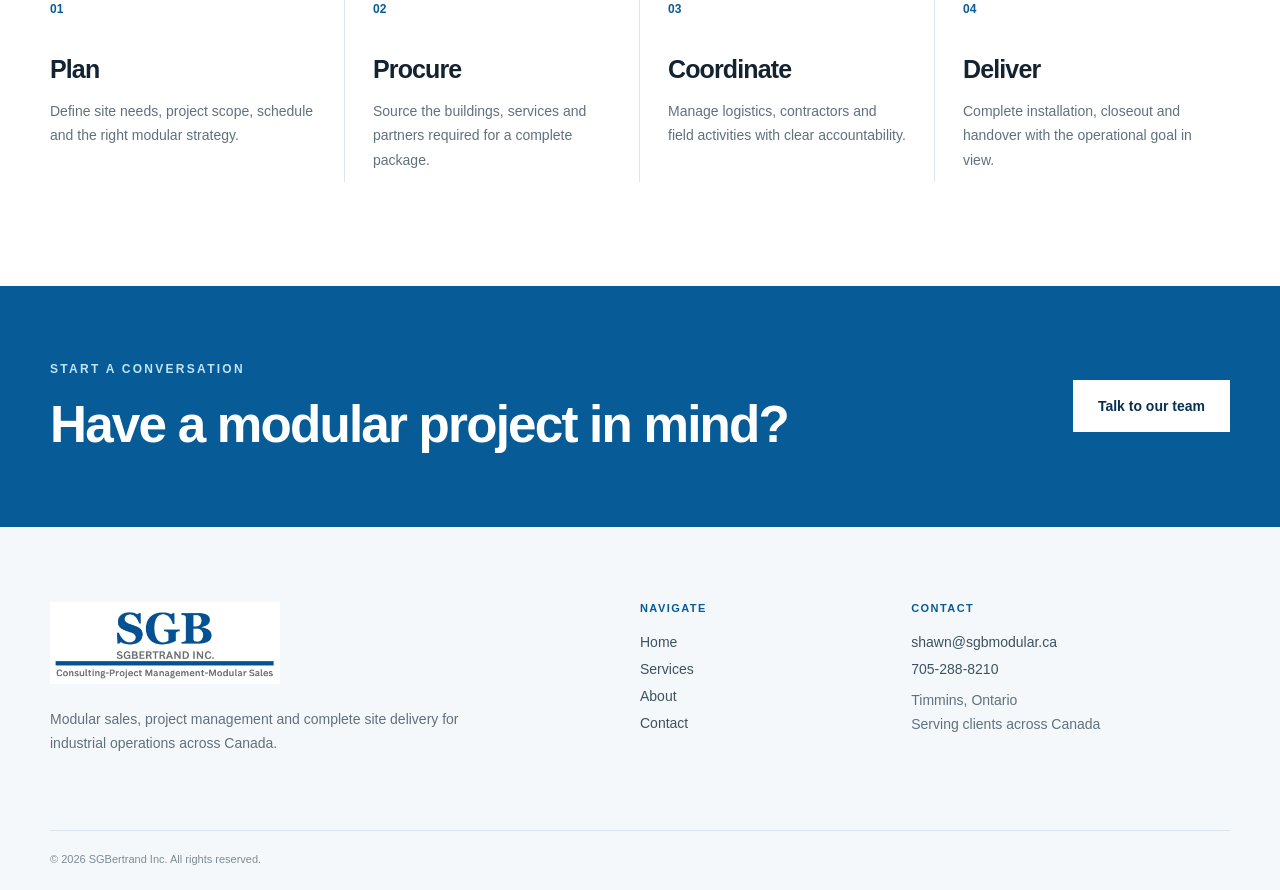
==== commit e22a8688: "Update index.html V3" ====
--- a/index.html
+++ b/index.html
@@ -29,7 +29,7 @@
       <div class="hero-proof"><div class="container proof-grid"><div><strong>Canada-wide</strong><span>Project delivery</span></div><div><strong>Timmins, Ontario</strong><span>Northern roots</span></div><div><strong>End-to-end</strong><span>Modular expertise</span></div></div></div>
     </section>
 
-    <section class="section intro-section"><div class="container intro-grid"><div><p class="eyebrow">Complete modular delivery</p><h2>One partner for the entire modular lifecycle.</h2></div><div class="intro-copy"><p>Industrial projects move quickly and leave little room for uncertainty. We bring the procurement knowledge, field coordination and project management needed to move modular facilities from plan to operating site.</p><a class="text-link" href="about.html">Meet the SGB Bertrand team <span>→</span></a></div></div></section>
+    <section class="section intro-section"><div class="container intro-grid"><div><p class="eyebrow">Complete modular delivery</p><h2>One partner for the entire modular lifecycle.</h2></div><div class="intro-copy"><p>Industrial projects move quickly and leave little room for uncertainty. We bring the procurement knowledge, field coordination and project management needed to move modular facilities from plan to operating site.</p><a class="text-link" href="about.html">Meet the SGB Modular team <span>→</span></a></div></div></section>
 
     <section class="section services-section" aria-labelledby="services-heading"><div class="container"><div class="section-heading-row"><div><p class="eyebrow">What we do</p><h2 id="services-heading">A complete modular package.</h2></div><a class="button button-outline" href="services.html">View all services</a></div><div class="service-grid">
       <article class="service-card"><span class="service-number">01</span><h3>Turnkey Modular Solutions</h3><p>One accountable team coordinating your modular project from early planning and procurement through delivery and final installation.</p></article>
